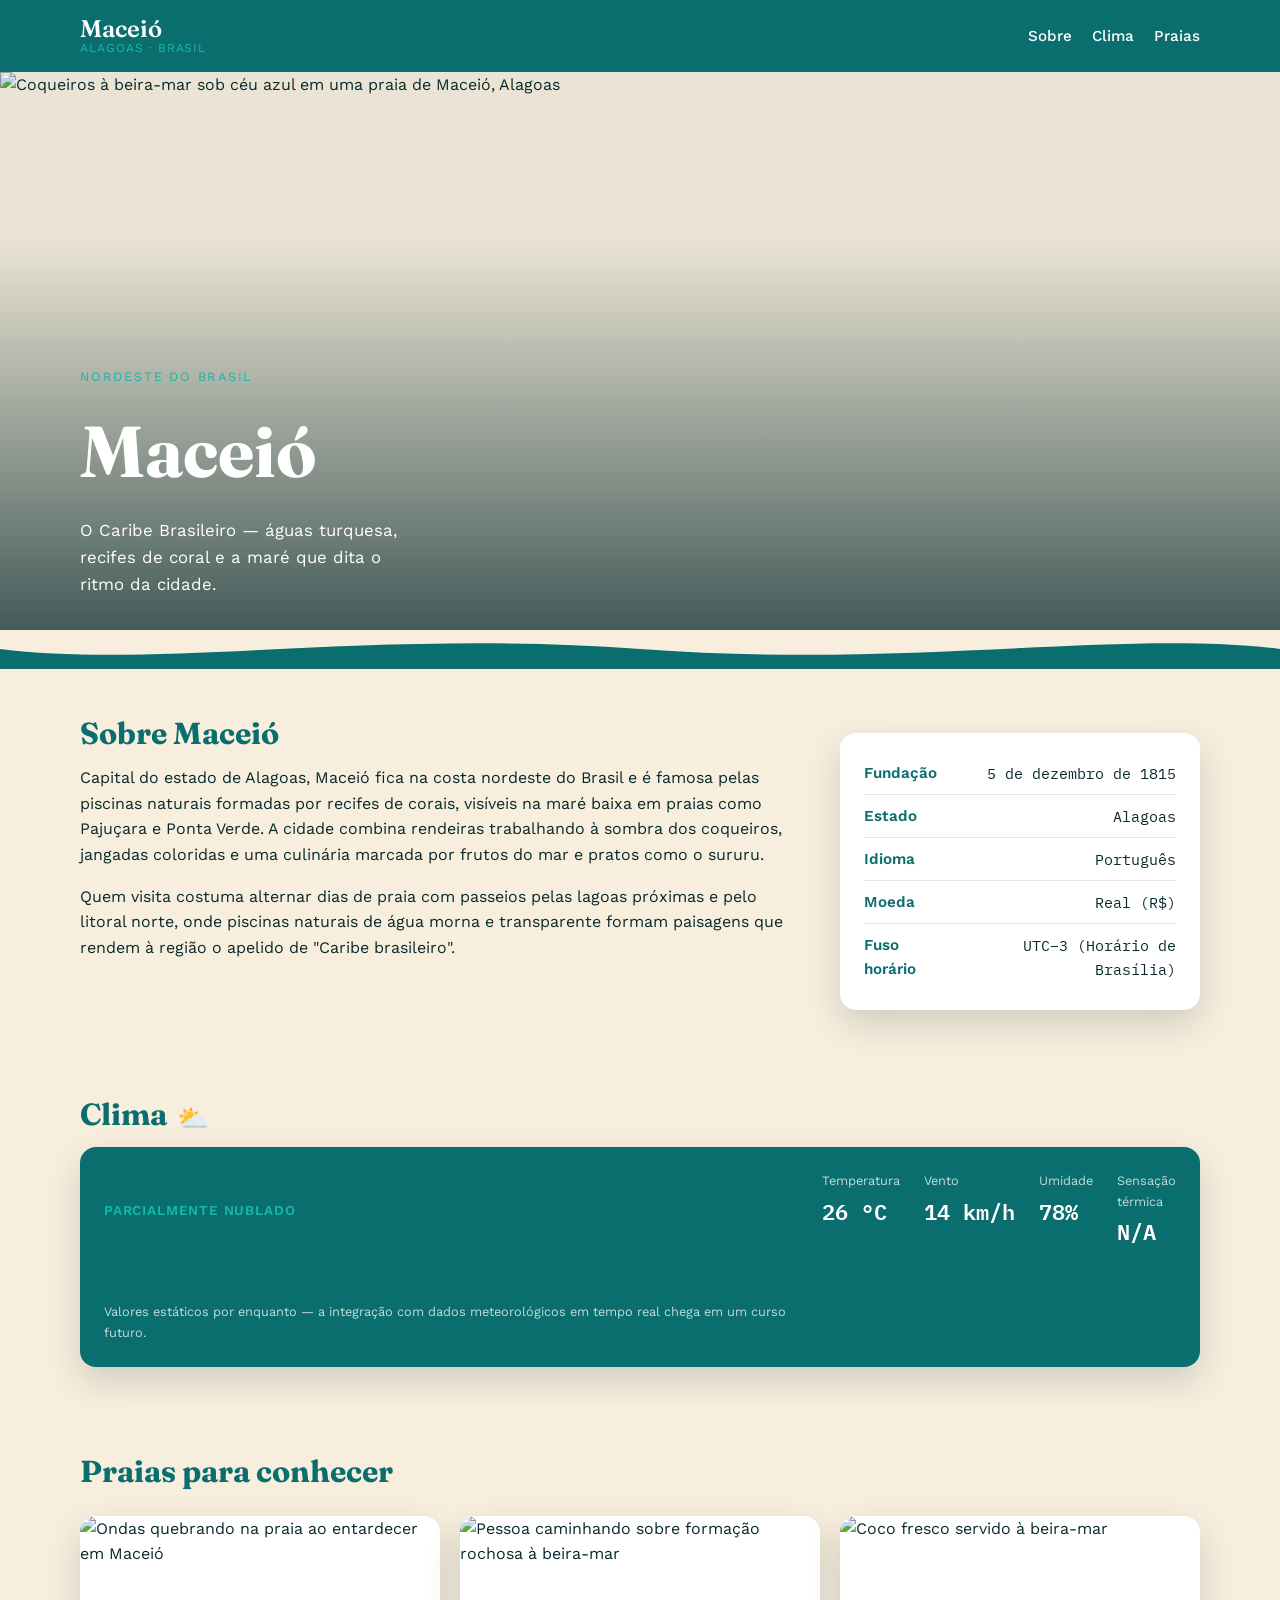
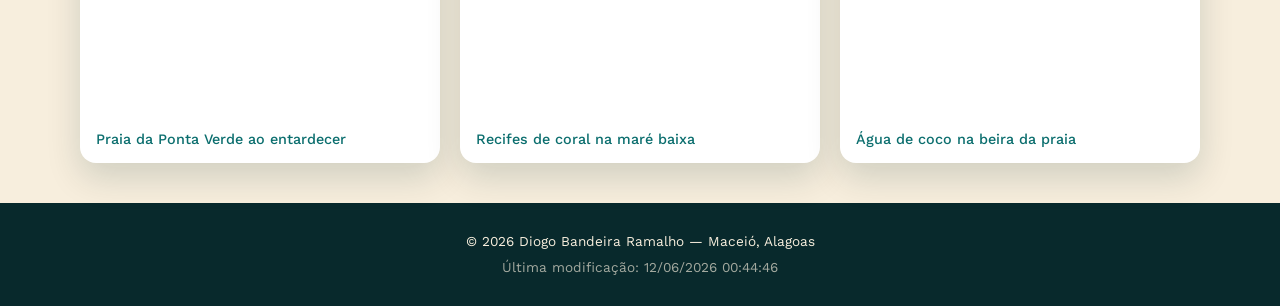
==== local.html @ d139abb8 "nova página entrega" ====
<!DOCTYPE html>
<html lang="pt-BR">
<head>
  <meta charset="UTF-8">
  <meta name="viewport" content="width=device-width, initial-scale=1.0">
  <title>Maceió, Alagoas | O Caribe Brasileiro</title>
  <meta name="description" content="Conheça Maceió, Alagoas: praias de águas turquesa, cultura nordestina e o clima atual da capital alagoana.">
  <meta name="author" content="Diogo Bandeira Ramalho">

  <link rel="preconnect" href="https://fonts.googleapis.com">
  <link rel="preconnect" href="https://fonts.gstatic.com" crossorigin>
  <link href="https://fonts.googleapis.com/css2?family=Fraunces:opsz,wght@9..144,500;9..144,600;9..144,700&family=Work+Sans:wght@400;500;600&family=IBM+Plex+Mono:wght@500;600&display=swap" rel="stylesheet">

  <link rel="stylesheet" href="estilos/local.css">
  <script src="scripts/local.js" defer></script>
</head>
<body>

  <header class="cabecalho">
    <div class="cabecalho__conteudo">
      <a href="local.html" class="marca">
        <span class="marca__nome">Maceió</span>
        <span class="marca__estado">Alagoas · Brasil</span>
      </a>
      <nav class="navegacao" aria-label="Navegação principal">
        <ul>
          <li><a href="#sobre">Sobre</a></li>
          <li><a href="#clima">Clima</a></li>
          <li><a href="#praias">Praias</a></li>
        </ul>
      </nav>
    </div>
  </header>

  <main>
    <section class="heroi">
      <picture>
        <source media="(min-width: 1000px)" srcset="https://images.unsplash.com/photo-1587571594954-272f8cc473d0?fm=webp&q=80&w=1600&fit=crop 1600w">
        <source media="(min-width: 600px)" srcset="https://images.unsplash.com/photo-1587571594954-272f8cc473d0?fm=webp&q=80&w=1100&fit=crop 1100w">
        <img
          src="https://images.unsplash.com/photo-1587571594954-272f8cc473d0?fm=webp&q=80&w=800&fit=crop"
          srcset="
            https://images.unsplash.com/photo-1587571594954-272f8cc473d0?fm=webp&q=80&w=600&fit=crop 600w,
            https://images.unsplash.com/photo-1587571594954-272f8cc473d0?fm=webp&q=80&w=1100&fit=crop 1100w,
            https://images.unsplash.com/photo-1587571594954-272f8cc473d0?fm=webp&q=80&w=1600&fit=crop 1600w"
          sizes="100vw"
          alt="Coqueiros à beira-mar sob céu azul em uma praia de Maceió, Alagoas"
          class="heroi__imagem"
          width="1600" height="1000">
      </picture>
      <div class="heroi__sombra"></div>
      <div class="heroi__texto">
        <p class="heroi__eyebrow">Nordeste do Brasil</p>
        <h1 class="heroi__titulo">Maceió</h1>
        <p class="heroi__legenda">O Caribe Brasileiro — águas turquesa, recifes de coral e a maré que dita o ritmo da cidade.</p>
      </div>
    </section>

    <div class="divisor-onda" aria-hidden="true">
      <svg viewBox="0 0 1200 60" preserveAspectRatio="none">
        <path d="M0,30 C150,60 350,0 600,30 C850,60 1050,0 1200,30 L1200,60 L0,60 Z"></path>
      </svg>
    </div>

    <section id="sobre" class="secao sobre">
      <div class="sobre__texto">
        <h2>Sobre Maceió</h2>
        <p>
          Capital do estado de Alagoas, Maceió fica na costa nordeste do Brasil e é famosa pelas
          piscinas naturais formadas por recifes de corais, visíveis na maré baixa em praias como
          Pajuçara e Ponta Verde. A cidade combina rendeiras trabalhando à sombra dos coqueiros,
          jangadas coloridas e uma culinária marcada por frutos do mar e pratos como o sururu.
        </p>
        <p>
          Quem visita costuma alternar dias de praia com passeios pelas lagoas próximas e pelo
          litoral norte, onde piscinas naturais de água morna e transparente formam paisagens que
          rendem à região o apelido de "Caribe brasileiro".
        </p>
      </div>
      <aside class="sobre__fatos" aria-label="Dados rápidos sobre Maceió">
        <ul class="lista-fatos">
          <li><span class="lista-fatos__rotulo">Fundação</span><span class="lista-fatos__valor">5 de dezembro de 1815</span></li>
          <li><span class="lista-fatos__rotulo">Estado</span><span class="lista-fatos__valor">Alagoas</span></li>
          <li><span class="lista-fatos__rotulo">Idioma</span><span class="lista-fatos__valor">Português</span></li>
          <li><span class="lista-fatos__rotulo">Moeda</span><span class="lista-fatos__valor">Real (R$)</span></li>
          <li><span class="lista-fatos__rotulo">Fuso horário</span><span class="lista-fatos__valor">UTC−3 (Horário de Brasília)</span></li>
        </ul>
      </aside>
    </section>

    <section id="clima" class="secao clima">
      <h2 class="clima__titulo">Clima</h2>
      <img src="images/icone-parcial-nublado.svg" alt="Ícone de sol com nuvens, tempo parcialmente nublado" class="clima__icone-mobile" width="48" height="48">

      <div class="cartao-clima">
        <p class="cartao-clima__condicao">Parcialmente nublado</p>
        <dl class="cartao-clima__grade">
          <div class="cartao-clima__item">
            <dt>Temperatura</dt>
            <dd><span id="temperatura-atual">26</span>&nbsp;°C</dd>
          </div>
          <div class="cartao-clima__item">
            <dt>Vento</dt>
            <dd><span id="vento-atual">14</span>&nbsp;km/h</dd>
          </div>
          <div class="cartao-clima__item">
            <dt>Umidade</dt>
            <dd>78%</dd>
          </div>
          <div class="cartao-clima__item">
            <dt>Sensação térmica</dt>
            <dd id="sensacao-termica">—</dd>
          </div>
        </dl>
        <p class="cartao-clima__nota">
          Valores estáticos por enquanto — a integração com dados meteorológicos em tempo real
          chega em um curso futuro.
        </p>
      </div>
    </section>

    <section id="praias" class="secao praias">
      <h2>Praias para conhecer</h2>
      <div class="galeria">
        <figure class="galeria__item">
          <img src="https://images.unsplash.com/photo-1626794467452-937f5100a9f5?fm=webp&q=80&w=500&fit=crop" alt="Ondas quebrando na praia ao entardecer em Maceió" loading="lazy" width="500" height="360">
          <figcaption>Praia da Ponta Verde ao entardecer</figcaption>
        </figure>
        <figure class="galeria__item">
          <img src="https://images.unsplash.com/photo-1611194718770-8cfb3473bdda?fm=webp&q=80&w=500&fit=crop" alt="Pessoa caminhando sobre formação rochosa à beira-mar" loading="lazy" width="500" height="360">
          <figcaption>Recifes de coral na maré baixa</figcaption>
        </figure>
        <figure class="galeria__item">
          <img src="https://images.unsplash.com/photo-1521814728937-009d76026884?fm=webp&q=80&w=500&fit=crop" alt="Coco fresco servido à beira-mar" loading="lazy" width="500" height="360">
          <figcaption>Água de coco na beira da praia</figcaption>
        </figure>
      </div>
    </section>
  </main>

  <footer class="rodape">
    <p>&copy; <span id="ano-atual"></span> Diogo Bandeira Ramalho — Maceió, Alagoas</p>
    <p class="rodape__modificacao">Última modificação: <span id="ultima-modificacao"></span></p>
  </footer>

</body>
</html>
---- estilos/local.css ----
/* ===== Variáveis globais ===== */
:root {
  --cor-oceano: #0b6e6e;
  --cor-turquesa: #14b8aa;
  --cor-areia: #f7eedd;
  --cor-coral: #ff6f4c;
  --cor-tinta: #08292c;
  --cor-branco: #ffffff;

  --fonte-display: "Fraunces", Georgia, serif;
  --fonte-corpo: "Work Sans", system-ui, sans-serif;
  --fonte-dados: "IBM Plex Mono", "Courier New", monospace;

  --raio: 16px;
  --sombra: 0 14px 34px rgba(8, 41, 44, 0.16);
  --largura-maxima: 1160px;
}

/* ===== Reset básico ===== */
* {
  box-sizing: border-box;
}

body {
  margin: 0;
  font-family: var(--fonte-corpo);
  color: var(--cor-tinta);
  background-color: var(--cor-areia);
  line-height: 1.6;
}

img {
  max-width: 100%;
  display: block;
}

h1, h2 {
  font-family: var(--fonte-display);
  margin: 0 0 0.5rem;
}

a {
  color: inherit;
}

ul {
  list-style: none;
  margin: 0;
  padding: 0;
}

/* ===== Cabeçalho ===== */
.cabecalho {
  background-color: var(--cor-oceano);
  color: var(--cor-branco);
}

.cabecalho__conteudo {
  max-width: var(--largura-maxima);
  margin: 0 auto;
  padding: 1rem 1.25rem;
  display: flex;
  align-items: center;
  justify-content: space-between;
  flex-wrap: wrap;
  gap: 0.75rem;
}

.marca {
  text-decoration: none;
  color: var(--cor-branco);
  display: flex;
  flex-direction: column;
  line-height: 1.1;
}

.marca__nome {
  font-family: var(--fonte-display);
  font-size: 1.5rem;
  font-weight: 600;
}

.marca__estado {
  font-size: 0.75rem;
  letter-spacing: 0.08em;
  text-transform: uppercase;
  color: var(--cor-turquesa);
}

.navegacao ul {
  display: flex;
  gap: 1.25rem;
}

.navegacao a {
  text-decoration: none;
  font-weight: 500;
  font-size: 0.95rem;
  border-bottom: 2px solid transparent;
  padding-bottom: 0.15rem;
  transition: border-color 0.2s ease;
}

.navegacao a:hover,
.navegacao a:focus-visible {
  border-color: var(--cor-coral);
}

/* ===== Herói ===== */
.heroi {
  position: relative;
  min-height: 62vh;
  display: flex;
  align-items: flex-end;
  overflow: hidden;
}

.heroi__imagem {
  position: absolute;
  inset: 0;
  width: 100%;
  height: 100%;
  object-fit: cover;
}

.heroi__sombra {
  position: absolute;
  inset: 0;
  background: linear-gradient(180deg, rgba(8, 41, 44, 0.05) 30%, rgba(8, 41, 44, 0.75) 100%);
}

.heroi__texto {
  position: relative;
  color: var(--cor-branco);
  padding: 2rem 1.25rem;
  max-width: var(--largura-maxima);
  margin: 0 auto;
  width: 100%;
}

.heroi__eyebrow {
  text-transform: uppercase;
  letter-spacing: 0.14em;
  font-size: 0.8rem;
  color: var(--cor-turquesa);
  margin: 0 0 0.4rem;
}

.heroi__titulo {
  font-size: clamp(2.5rem, 8vw, 4.5rem);
  margin: 0 0 0.5rem;
}

.heroi__legenda {
  max-width: 34ch;
  font-size: 1.05rem;
  margin: 0;
}

/* ===== Divisor em forma de onda (elemento de assinatura) ===== */
.divisor-onda {
  line-height: 0;
  background-color: var(--cor-areia);
  margin-top: -1px;
}

.divisor-onda svg {
  width: 100%;
  height: 40px;
  display: block;
}

.divisor-onda path {
  fill: var(--cor-oceano);
}

/* ===== Seções gerais ===== */
.secao {
  max-width: var(--largura-maxima);
  margin: 0 auto;
  padding: 2.5rem 1.25rem;
}

.secao h2 {
  font-size: 1.9rem;
  color: var(--cor-oceano);
}

/* ===== Sobre ===== */
.sobre__texto p {
  margin: 0 0 1rem;
}

.sobre__fatos {
  margin-top: 1.5rem;
  background-color: var(--cor-branco);
  border-radius: var(--raio);
  box-shadow: var(--sombra);
  padding: 1.25rem 1.5rem;
}

.lista-fatos li {
  display: flex;
  justify-content: space-between;
  gap: 1rem;
  padding: 0.55rem 0;
  border-bottom: 1px solid rgba(8, 41, 44, 0.1);
  font-size: 0.95rem;
}

.lista-fatos li:last-child {
  border-bottom: none;
}

.lista-fatos__rotulo {
  color: var(--cor-oceano);
  font-weight: 600;
}

.lista-fatos__valor {
  font-family: var(--fonte-dados);
  text-align: right;
}

/* ===== Clima ===== */
.clima__titulo {
  display: inline-block;
}

/* Pseudoelemento do ícone do clima: fica vazio no mobile, ativado na visualização ampla */
.clima__titulo::after {
  content: "";
}

.clima__icone-mobile {
  margin-bottom: 1rem;
}

.cartao-clima {
  background-color: var(--cor-oceano);
  color: var(--cor-branco);
  border-radius: var(--raio);
  padding: 1.5rem;
  box-shadow: var(--sombra);
}

.cartao-clima__condicao {
  margin: 0 0 1rem;
  font-weight: 600;
  color: var(--cor-turquesa);
  text-transform: uppercase;
  letter-spacing: 0.06em;
  font-size: 0.85rem;
}

.cartao-clima__grade {
  display: grid;
  grid-template-columns: repeat(2, 1fr);
  gap: 1rem 1.5rem;
  margin: 0;
}

.cartao-clima__item dt {
  font-size: 0.8rem;
  color: rgba(255, 255, 255, 0.75);
  margin-bottom: 0.15rem;
}

.cartao-clima__item dd {
  margin: 0;
  font-family: var(--fonte-dados);
  font-size: 1.4rem;
  font-weight: 600;
}

.cartao-clima__nota {
  margin: 1.25rem 0 0;
  font-size: 0.8rem;
  color: rgba(255, 255, 255, 0.75);
}

/* ===== Galeria de praias ===== */
.galeria {
  display: grid;
  grid-template-columns: 1fr;
  gap: 1.25rem;
  margin-top: 1.25rem;
}

.galeria__item {
  margin: 0;
  background-color: var(--cor-branco);
  border-radius: var(--raio);
  overflow: hidden;
  box-shadow: var(--sombra);
}

.galeria__item img {
  width: 100%;
  height: 200px;
  object-fit: cover;
}

.galeria__item figcaption {
  padding: 0.75rem 1rem;
  font-size: 0.9rem;
  color: var(--cor-oceano);
  font-weight: 500;
}

/* ===== Rodapé ===== */
.rodape {
  background-color: var(--cor-tinta);
  color: var(--cor-areia);
  text-align: center;
  padding: 1.5rem 1.25rem;
  font-size: 0.85rem;
}

.rodape p {
  margin: 0.25rem 0;
}

.rodape__modificacao {
  color: rgba(247, 238, 221, 0.65);
}

/* ===== Consulta de mídia: tablet ===== */
@media (min-width: 700px) {
  .galeria {
    grid-template-columns: repeat(2, 1fr);
  }
}

/* ===== Consulta de mídia: visualização ampla ===== */
@media (min-width: 1000px) {
  .sobre {
    display: grid;
    grid-template-columns: 2fr 1fr;
    gap: 2.5rem;
    align-items: start;
  }

  .cartao-clima {
    display: grid;
    grid-template-columns: auto 1fr;
    gap: 2rem;
    align-items: center;
  }

  .cartao-clima__condicao {
    margin: 0;
  }

  .cartao-clima__grade {
    grid-template-columns: repeat(4, 1fr);
  }

  .galeria {
    grid-template-columns: repeat(3, 1fr);
  }

  /* Emoticon do clima via pseudoelemento, exigido na visualização ampla */
  .clima__titulo::after {
    content: "\26C5";
    margin-left: 0.6rem;
    font-size: 1.6rem;
    vertical-align: middle;
  }

  .clima__icone-mobile {
    display: none;
  }
}
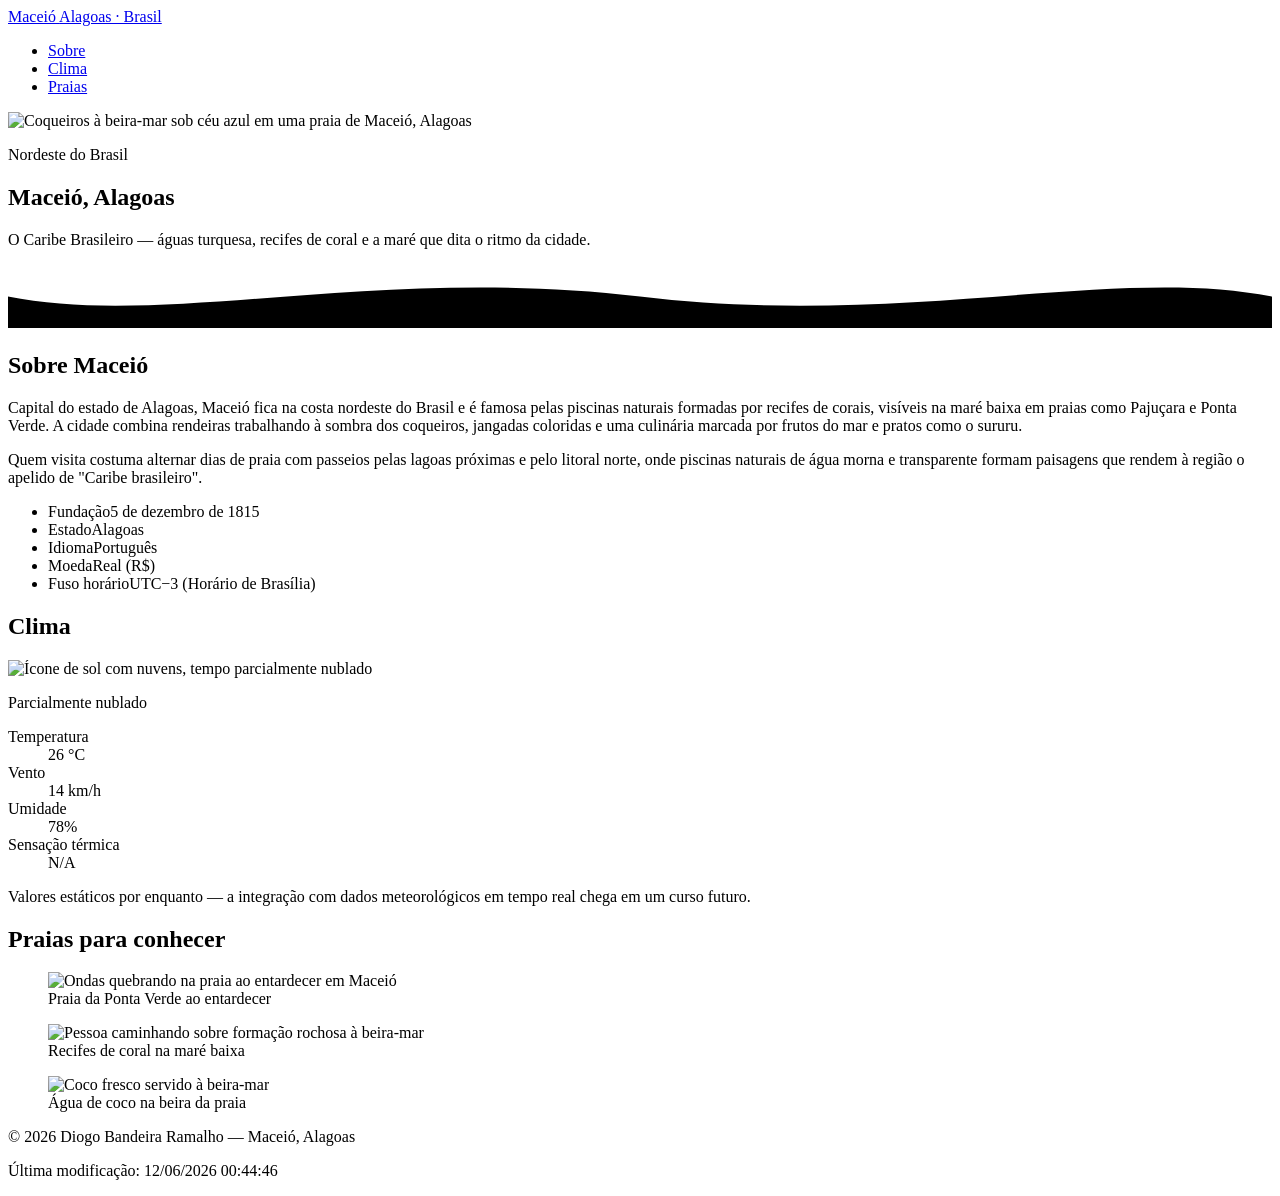
==== commit e4fca9aa: "alteração 01.01" ====
--- a/local.html
+++ b/local.html
@@ -11,7 +11,7 @@
   <link rel="preconnect" href="https://fonts.gstatic.com" crossorigin>
   <link href="https://fonts.googleapis.com/css2?family=Fraunces:opsz,wght@9..144,500;9..144,600;9..144,700&family=Work+Sans:wght@400;500;600&family=IBM+Plex+Mono:wght@500;600&display=swap" rel="stylesheet">
 
-  <link rel="stylesheet" href="estilos/local.css">
+  <link rel="stylesheet" href="styles/local.css">
   <script src="scripts/local.js" defer></script>
 </head>
 <body>
@@ -35,8 +35,8 @@
   <main>
     <section class="heroi">
       <picture>
-        <source media="(min-width: 1000px)" srcset="https://images.unsplash.com/photo-1587571594954-272f8cc473d0?fm=webp&q=80&w=1600&fit=crop 1600w">
-        <source media="(min-width: 600px)" srcset="https://images.unsplash.com/photo-1587571594954-272f8cc473d0?fm=webp&q=80&w=1100&fit=crop 1100w">
+        <source media="(min-width: 1000px)" srcset="https://images.unsplash.com/photo-1587571594954-272f8cc473d0?fm=webp&q=80&w=1600&fit=crop 1600w" sizes="100vw">
+        <source media="(min-width: 600px)" srcset="https://images.unsplash.com/photo-1587571594954-272f8cc473d0?fm=webp&q=80&w=1100&fit=crop 1100w" sizes="100vw">
         <img
           src="https://images.unsplash.com/photo-1587571594954-272f8cc473d0?fm=webp&q=80&w=800&fit=crop"
           srcset="
@@ -51,7 +51,7 @@
       <div class="heroi__sombra"></div>
       <div class="heroi__texto">
         <p class="heroi__eyebrow">Nordeste do Brasil</p>
-        <h1 class="heroi__titulo">Maceió</h1>
+        <h1 class="heroi__titulo">Maceió, Alagoas</h1>
         <p class="heroi__legenda">O Caribe Brasileiro — águas turquesa, recifes de coral e a maré que dita o ritmo da cidade.</p>
       </div>
     </section>
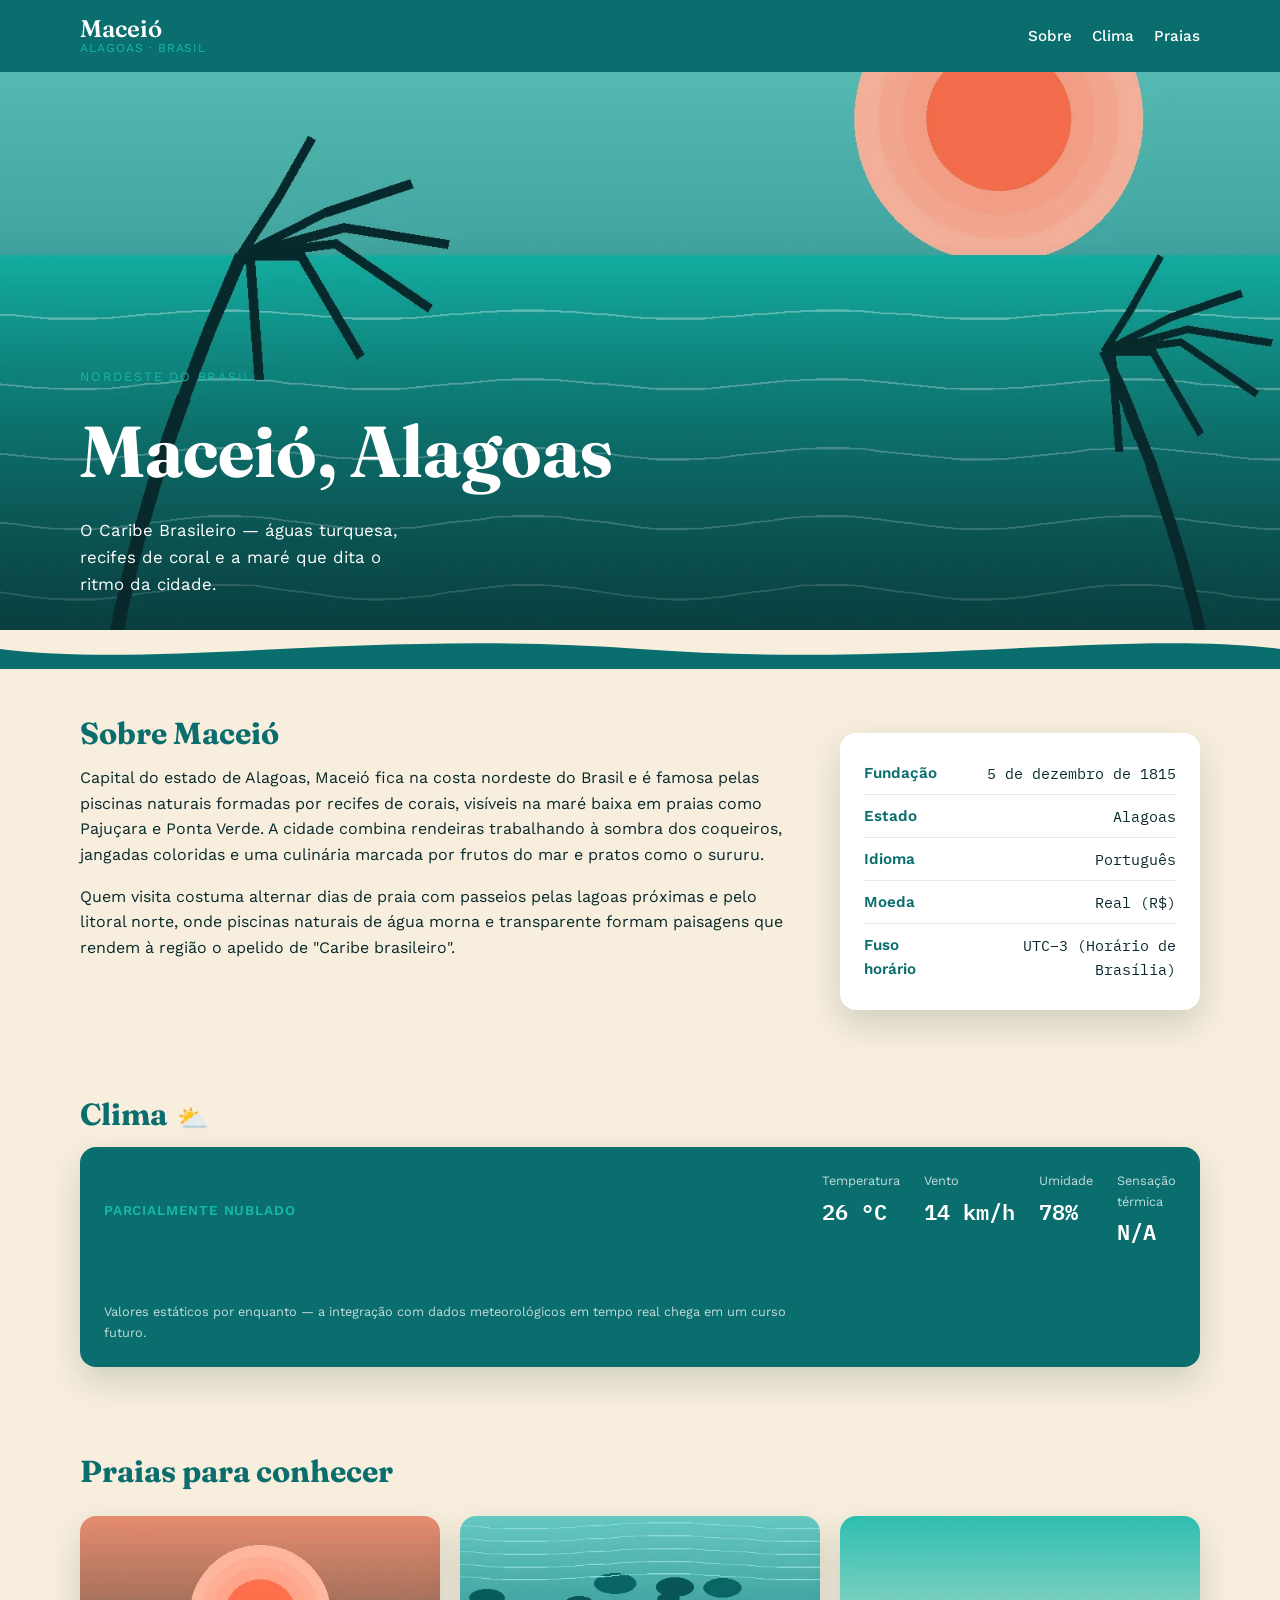
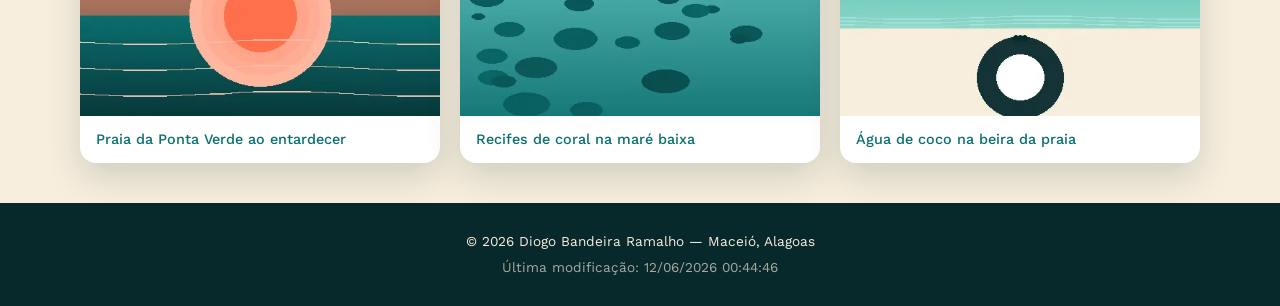
==== commit 5b6c66a7: "alteração 01.02" ====
--- a/local.html
+++ b/local.html
@@ -11,7 +11,7 @@
   <link rel="preconnect" href="https://fonts.gstatic.com" crossorigin>
   <link href="https://fonts.googleapis.com/css2?family=Fraunces:opsz,wght@9..144,500;9..144,600;9..144,700&family=Work+Sans:wght@400;500;600&family=IBM+Plex+Mono:wght@500;600&display=swap" rel="stylesheet">
 
-  <link rel="stylesheet" href="styles/local.css">
+  <link rel="stylesheet" href="estilos/local.css">
   <script src="scripts/local.js" defer></script>
 </head>
 <body>
@@ -35,16 +35,16 @@
   <main>
     <section class="heroi">
       <picture>
-        <source media="(min-width: 1000px)" srcset="https://images.unsplash.com/photo-1587571594954-272f8cc473d0?fm=webp&q=80&w=1600&fit=crop 1600w" sizes="100vw">
-        <source media="(min-width: 600px)" srcset="https://images.unsplash.com/photo-1587571594954-272f8cc473d0?fm=webp&q=80&w=1100&fit=crop 1100w" sizes="100vw">
+        <source media="(min-width: 1000px)" srcset="imagens/hero-maceio-1600.webp 1600w" sizes="100vw">
+        <source media="(min-width: 600px)" srcset="imagens/hero-maceio-1100.webp 1100w" sizes="100vw">
         <img
-          src="https://images.unsplash.com/photo-1587571594954-272f8cc473d0?fm=webp&q=80&w=800&fit=crop"
+          src="imagens/hero-maceio-1100.webp"
           srcset="
-            https://images.unsplash.com/photo-1587571594954-272f8cc473d0?fm=webp&q=80&w=600&fit=crop 600w,
-            https://images.unsplash.com/photo-1587571594954-272f8cc473d0?fm=webp&q=80&w=1100&fit=crop 1100w,
-            https://images.unsplash.com/photo-1587571594954-272f8cc473d0?fm=webp&q=80&w=1600&fit=crop 1600w"
+            imagens/hero-maceio-600.webp 600w,
+            imagens/hero-maceio-1100.webp 1100w,
+            imagens/hero-maceio-1600.webp 1600w"
           sizes="100vw"
-          alt="Coqueiros à beira-mar sob céu azul em uma praia de Maceió, Alagoas"
+          alt="Ilustração da orla de Maceió, Alagoas, com coqueiros à beira-mar e sol sobre as águas turquesa"
           class="heroi__imagem"
           width="1600" height="1000">
       </picture>
@@ -90,7 +90,7 @@
 
     <section id="clima" class="secao clima">
       <h2 class="clima__titulo">Clima</h2>
-      <img src="images/icone-parcial-nublado.svg" alt="Ícone de sol com nuvens, tempo parcialmente nublado" class="clima__icone-mobile" width="48" height="48">
+      <img src="imagens/icone-parcial-nublado.svg" alt="Ícone de sol com nuvens, tempo parcialmente nublado" class="clima__icone-mobile" width="48" height="48">
 
       <div class="cartao-clima">
         <p class="cartao-clima__condicao">Parcialmente nublado</p>
@@ -123,15 +123,15 @@
       <h2>Praias para conhecer</h2>
       <div class="galeria">
         <figure class="galeria__item">
-          <img src="https://images.unsplash.com/photo-1626794467452-937f5100a9f5?fm=webp&q=80&w=500&fit=crop" alt="Ondas quebrando na praia ao entardecer em Maceió" loading="lazy" width="500" height="360">
+          <img src="imagens/praia-ponta-verde.webp" alt="Ilustração do sol se pondo sobre o mar na praia de Ponta Verde" loading="lazy" width="500" height="360">
           <figcaption>Praia da Ponta Verde ao entardecer</figcaption>
         </figure>
         <figure class="galeria__item">
-          <img src="https://images.unsplash.com/photo-1611194718770-8cfb3473bdda?fm=webp&q=80&w=500&fit=crop" alt="Pessoa caminhando sobre formação rochosa à beira-mar" loading="lazy" width="500" height="360">
+          <img src="imagens/recifes-coral.webp" alt="Ilustração dos recifes de coral vistos na maré baixa" loading="lazy" width="500" height="360">
           <figcaption>Recifes de coral na maré baixa</figcaption>
         </figure>
         <figure class="galeria__item">
-          <img src="https://images.unsplash.com/photo-1521814728937-009d76026884?fm=webp&q=80&w=500&fit=crop" alt="Coco fresco servido à beira-mar" loading="lazy" width="500" height="360">
+          <img src="imagens/agua-de-coco.webp" alt="Ilustração de um coco fresco servido na areia da praia" loading="lazy" width="500" height="360">
           <figcaption>Água de coco na beira da praia</figcaption>
         </figure>
       </div>
--- a/estilos/local.css
+++ b/estilos/local.css
@@ -0,0 +1,374 @@
+/* ===== Variáveis globais ===== */
+:root {
+  --cor-oceano: #0b6e6e;
+  --cor-turquesa: #14b8aa;
+  --cor-areia: #f7eedd;
+  --cor-coral: #ff6f4c;
+  --cor-tinta: #08292c;
+  --cor-branco: #ffffff;
+
+  --fonte-display: "Fraunces", Georgia, serif;
+  --fonte-corpo: "Work Sans", system-ui, sans-serif;
+  --fonte-dados: "IBM Plex Mono", "Courier New", monospace;
+
+  --raio: 16px;
+  --sombra: 0 14px 34px rgba(8, 41, 44, 0.16);
+  --largura-maxima: 1160px;
+}
+
+/* ===== Reset básico ===== */
+* {
+  box-sizing: border-box;
+}
+
+body {
+  margin: 0;
+  font-family: var(--fonte-corpo);
+  color: var(--cor-tinta);
+  background-color: var(--cor-areia);
+  line-height: 1.6;
+}
+
+img {
+  max-width: 100%;
+  display: block;
+}
+
+h1, h2 {
+  font-family: var(--fonte-display);
+  margin: 0 0 0.5rem;
+}
+
+a {
+  color: inherit;
+}
+
+ul {
+  list-style: none;
+  margin: 0;
+  padding: 0;
+}
+
+/* ===== Cabeçalho ===== */
+.cabecalho {
+  background-color: var(--cor-oceano);
+  color: var(--cor-branco);
+}
+
+.cabecalho__conteudo {
+  max-width: var(--largura-maxima);
+  margin: 0 auto;
+  padding: 1rem 1.25rem;
+  display: flex;
+  align-items: center;
+  justify-content: space-between;
+  flex-wrap: wrap;
+  gap: 0.75rem;
+}
+
+.marca {
+  text-decoration: none;
+  color: var(--cor-branco);
+  display: flex;
+  flex-direction: column;
+  line-height: 1.1;
+}
+
+.marca__nome {
+  font-family: var(--fonte-display);
+  font-size: 1.5rem;
+  font-weight: 600;
+}
+
+.marca__estado {
+  font-size: 0.75rem;
+  letter-spacing: 0.08em;
+  text-transform: uppercase;
+  color: var(--cor-turquesa);
+}
+
+.navegacao ul {
+  display: flex;
+  gap: 1.25rem;
+}
+
+.navegacao a {
+  text-decoration: none;
+  font-weight: 500;
+  font-size: 0.95rem;
+  border-bottom: 2px solid transparent;
+  padding-bottom: 0.15rem;
+  transition: border-color 0.2s ease;
+}
+
+.navegacao a:hover,
+.navegacao a:focus-visible {
+  border-color: var(--cor-coral);
+}
+
+/* ===== Herói ===== */
+.heroi {
+  position: relative;
+  min-height: 62vh;
+  display: flex;
+  align-items: flex-end;
+  overflow: hidden;
+}
+
+.heroi__imagem {
+  position: absolute;
+  inset: 0;
+  width: 100%;
+  height: 100%;
+  object-fit: cover;
+}
+
+.heroi__sombra {
+  position: absolute;
+  inset: 0;
+  background: linear-gradient(180deg, rgba(8, 41, 44, 0.05) 30%, rgba(8, 41, 44, 0.75) 100%);
+}
+
+.heroi__texto {
+  position: relative;
+  color: var(--cor-branco);
+  padding: 2rem 1.25rem;
+  max-width: var(--largura-maxima);
+  margin: 0 auto;
+  width: 100%;
+}
+
+.heroi__eyebrow {
+  text-transform: uppercase;
+  letter-spacing: 0.14em;
+  font-size: 0.8rem;
+  color: var(--cor-turquesa);
+  margin: 0 0 0.4rem;
+}
+
+.heroi__titulo {
+  font-size: clamp(2.5rem, 8vw, 4.5rem);
+  margin: 0 0 0.5rem;
+}
+
+.heroi__legenda {
+  max-width: 34ch;
+  font-size: 1.05rem;
+  margin: 0;
+}
+
+/* ===== Divisor em forma de onda (elemento de assinatura) ===== */
+.divisor-onda {
+  line-height: 0;
+  background-color: var(--cor-areia);
+  margin-top: -1px;
+}
+
+.divisor-onda svg {
+  width: 100%;
+  height: 40px;
+  display: block;
+}
+
+.divisor-onda path {
+  fill: var(--cor-oceano);
+}
+
+/* ===== Seções gerais ===== */
+.secao {
+  max-width: var(--largura-maxima);
+  margin: 0 auto;
+  padding: 2.5rem 1.25rem;
+}
+
+.secao h2 {
+  font-size: 1.9rem;
+  color: var(--cor-oceano);
+}
+
+/* ===== Sobre ===== */
+.sobre__texto p {
+  margin: 0 0 1rem;
+}
+
+.sobre__fatos {
+  margin-top: 1.5rem;
+  background-color: var(--cor-branco);
+  border-radius: var(--raio);
+  box-shadow: var(--sombra);
+  padding: 1.25rem 1.5rem;
+}
+
+.lista-fatos li {
+  display: flex;
+  justify-content: space-between;
+  gap: 1rem;
+  padding: 0.55rem 0;
+  border-bottom: 1px solid rgba(8, 41, 44, 0.1);
+  font-size: 0.95rem;
+}
+
+.lista-fatos li:last-child {
+  border-bottom: none;
+}
+
+.lista-fatos__rotulo {
+  color: var(--cor-oceano);
+  font-weight: 600;
+}
+
+.lista-fatos__valor {
+  font-family: var(--fonte-dados);
+  text-align: right;
+}
+
+/* ===== Clima ===== */
+.clima__titulo {
+  display: inline-block;
+}
+
+/* Pseudoelemento do ícone do clima: fica vazio no mobile, ativado na visualização ampla */
+.clima__titulo::after {
+  content: "";
+}
+
+.clima__icone-mobile {
+  margin-bottom: 1rem;
+}
+
+.cartao-clima {
+  background-color: var(--cor-oceano);
+  color: var(--cor-branco);
+  border-radius: var(--raio);
+  padding: 1.5rem;
+  box-shadow: var(--sombra);
+}
+
+.cartao-clima__condicao {
+  margin: 0 0 1rem;
+  font-weight: 600;
+  color: var(--cor-turquesa);
+  text-transform: uppercase;
+  letter-spacing: 0.06em;
+  font-size: 0.85rem;
+}
+
+.cartao-clima__grade {
+  display: grid;
+  grid-template-columns: repeat(2, 1fr);
+  gap: 1rem 1.5rem;
+  margin: 0;
+}
+
+.cartao-clima__item dt {
+  font-size: 0.8rem;
+  color: rgba(255, 255, 255, 0.75);
+  margin-bottom: 0.15rem;
+}
+
+.cartao-clima__item dd {
+  margin: 0;
+  font-family: var(--fonte-dados);
+  font-size: 1.4rem;
+  font-weight: 600;
+}
+
+.cartao-clima__nota {
+  margin: 1.25rem 0 0;
+  font-size: 0.8rem;
+  color: rgba(255, 255, 255, 0.75);
+}
+
+/* ===== Galeria de praias ===== */
+.galeria {
+  display: grid;
+  grid-template-columns: 1fr;
+  gap: 1.25rem;
+  margin-top: 1.25rem;
+}
+
+.galeria__item {
+  margin: 0;
+  background-color: var(--cor-branco);
+  border-radius: var(--raio);
+  overflow: hidden;
+  box-shadow: var(--sombra);
+}
+
+.galeria__item img {
+  width: 100%;
+  height: 200px;
+  object-fit: cover;
+}
+
+.galeria__item figcaption {
+  padding: 0.75rem 1rem;
+  font-size: 0.9rem;
+  color: var(--cor-oceano);
+  font-weight: 500;
+}
+
+/* ===== Rodapé ===== */
+.rodape {
+  background-color: var(--cor-tinta);
+  color: var(--cor-areia);
+  text-align: center;
+  padding: 1.5rem 1.25rem;
+  font-size: 0.85rem;
+}
+
+.rodape p {
+  margin: 0.25rem 0;
+}
+
+.rodape__modificacao {
+  color: rgba(247, 238, 221, 0.65);
+}
+
+/* ===== Consulta de mídia: tablet ===== */
+@media (min-width: 700px) {
+  .galeria {
+    grid-template-columns: repeat(2, 1fr);
+  }
+}
+
+/* ===== Consulta de mídia: visualização ampla ===== */
+@media (min-width: 1000px) {
+  .sobre {
+    display: grid;
+    grid-template-columns: 2fr 1fr;
+    gap: 2.5rem;
+    align-items: start;
+  }
+
+  .cartao-clima {
+    display: grid;
+    grid-template-columns: auto 1fr;
+    gap: 2rem;
+    align-items: center;
+  }
+
+  .cartao-clima__condicao {
+    margin: 0;
+  }
+
+  .cartao-clima__grade {
+    grid-template-columns: repeat(4, 1fr);
+  }
+
+  .galeria {
+    grid-template-columns: repeat(3, 1fr);
+  }
+
+  /* Emoticon do clima via pseudoelemento, exigido na visualização ampla */
+  .clima__titulo::after {
+    content: "\26C5";
+    margin-left: 0.6rem;
+    font-size: 1.6rem;
+    vertical-align: middle;
+  }
+
+  .clima__icone-mobile {
+    display: none;
+  }
+}
